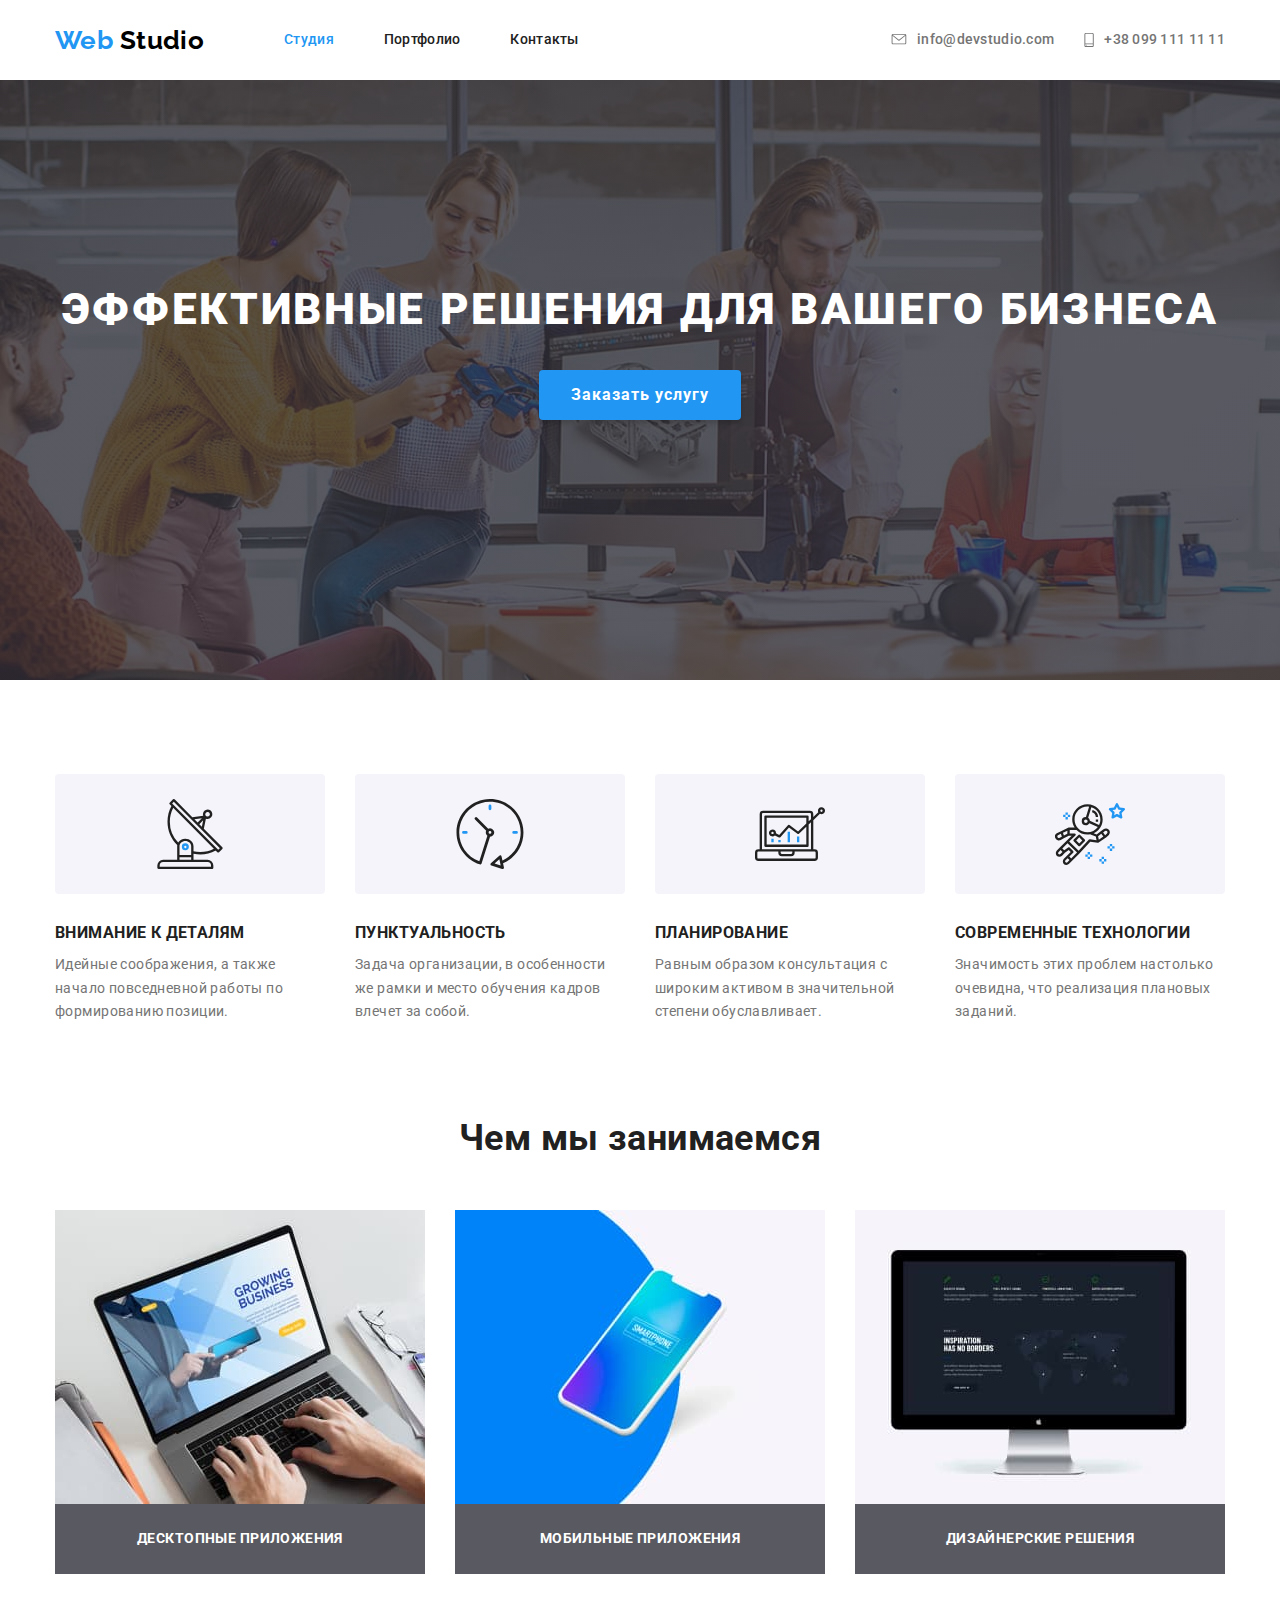
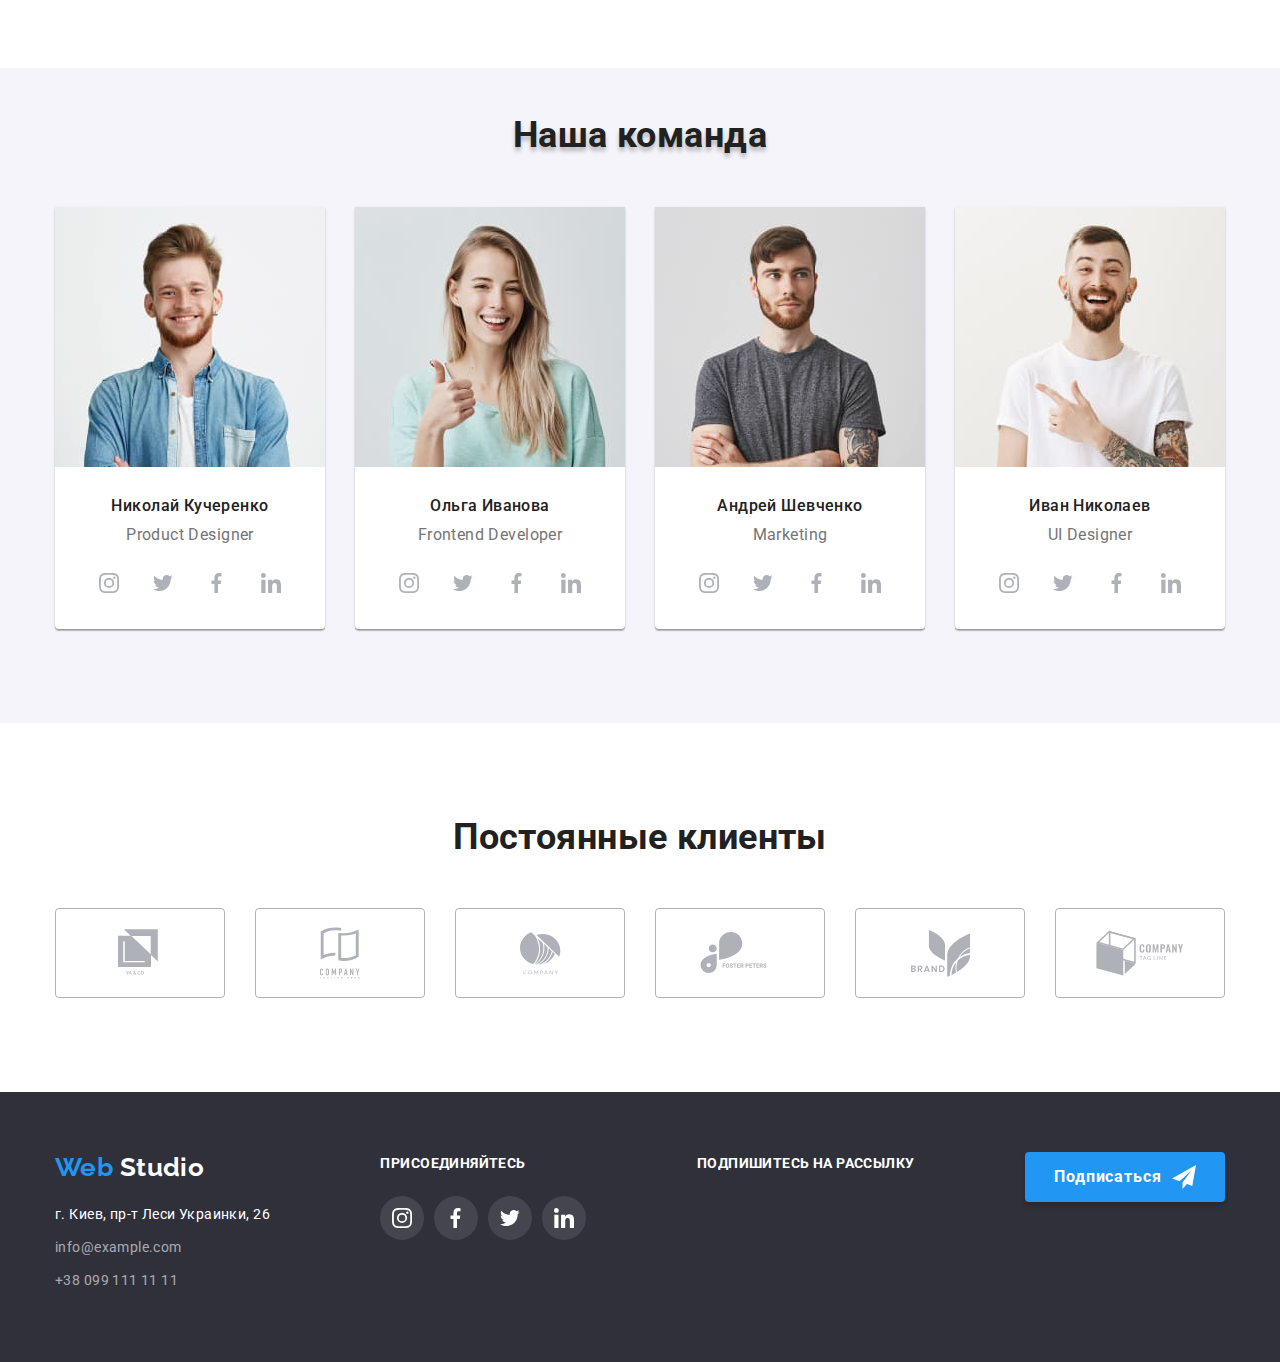
==== index.html @ 2759caa9 "добавляет svg, оптимизирует" ====
<!DOCTYPE html>
<html lang="ru">
  <head>
    <meta charset="UTF-8" />
    <meta name="viewport" content="width=device-width, initial-scale=1.0" />
    <title>Веб Студия</title>
    <link
      href="https://fonts.googleapis.com/css2?family=Raleway&family=Roboto:wght@400;500;700;900&display=swap"
      rel="stylesheet"
    />
    <link
      rel="stylesheet"
      href="https://cdnjs.cloudflare.com/ajax/libs/modern-normalize/0.6.0/modern-normalize.min.css"
    />
    <link rel="stylesheet" href="./css/styles.css" />
  </head>
  <body>
    <!--Шапка-->

    <header class="header-page">
      <div class="container main-nav">
        <nav>
          <a class="logo link" lang="en" href="./index.html">
            <span class="logo-web">Web</span> Studio
          </a>

          <ul class="site-nav list">
            <li class="item">
              <a class="link current" href="./index.html">Студия</a>
            </li>
            <li class="item">
              <a class="link" href="./portfolio.html">Портфолио</a>
            </li>
            <li class="item"><a class="link" href="">Контакты</a></li>
          </ul>
        </nav>

        <address class="address-nav">
          <ul class="address list">
            <li class="item">
              <a class="link" href="mailto:info@devstudio.com"
                ><svg class="email-svg">
                  <use href="./images/sprite2.svg#email"></use>
                </svg>
                info@devstudio.com</a
              >
            </li>
            <li class="item">
              <a class="link" href="tel:+380991111111">
                <svg class="phone-svg">
                  <use href="./images/sprite2.svg#smartphone"></use>
                </svg>
                +38 099 111 11 11</a
              >
            </li>
          </ul>
        </address>
      </div>
    </header>

    <main>
      <section class="hero">
        <div class="container">
          <!--Главное-->
          <h1 class="hero-title">
            Эффективные решения для вашего бизнеса
          </h1>
          <button class="order-button button">Заказать услугу</button>
        </div>
      </section>

      <section class="about">
        <div class="container">
          <!--О нас-->
          <h2 hidden>О нас</h2>
          <ul class="about-list list">
            <li class="items icon-antenna">
              <div class="about-svg">
                <svg class="about-items-svg">
                  <use href="./images/sprite2.svg#antenna"></use>
                </svg>
              </div>
              <h3 class="title">Внимание к деталям</h3>

              <p class="about-list-text">
                Идейные соображения, а также начало повседневной работы по
                формированию позиции.
              </p>
            </li>

            <li class="items icon-clock">
              <div class="about-svg">
                <svg class="about-items-svg">
                  <use href="./images/sprite2.svg#clock"></use>
                </svg>
              </div>
              <h3 class="title">Пунктуальность</h3>
              <p class="about-list-text">
                Задача организации, в особенности же рамки и место обучения
                кадров влечет за собой.
              </p>
            </li>
            <li class="items icon-diagram">
              <div class="about-svg">
                <svg class="about-items-svg">
                  <use href="./images/sprite2.svg#diagram"></use>
                </svg>
              </div>
              <h3 class="title">Планирование</h3>
              <p class="about-list-text">
                Равным образом консультация с широким активом в значительной
                степени обуславливает.
              </p>
            </li>
            <li class="items icon-astrounavt">
              <div class="about-svg">
                <svg class="about-items-svg">
                  <use href="./images/sprite2.svg#astronaut"></use>
                </svg>
              </div>
              <h3 class="title">Современные технологии</h3>
              <p class="about-list-text">
                Значимость этих проблем настолько очевидна, что реализация
                плановых заданий.
              </p>
            </li>
          </ul>
        </div>
      </section>

      <section class="section">
        <div class="container">
          <!--Чем занимаемся-->
          <h2 class="section-title">Чем мы занимаемся</h2>
          <ul class="section-list list">
            <li class="item">
              <img
                src="./images/desktop.jpg"
                alt="Компьютер"
                width="370"
                height="294"
              />
              <h3 class="section-name">Десктопные приложения</h3>
            </li>
            <li class="item">
              <img
                src="./images/mobile.jpg"
                alt="Смартфон"
                width="370"
                height="294"
              />
              <h3 class="section-name">Мобильные приложения</h3>
            </li>
            <li class="item">
              <img
                src="./images/design.jpg"
                alt="Картинка"
                width="370"
                height="294"
              />
              <h3 class="section-name">Дизайнерские решения</h3>
            </li>
          </ul>
        </div>
      </section>
      <!-- Team -->

      <section class="team">
        <div class="container">
          <h2 class="team-title">Наша команда</h2>
          <ul class="team-list list">
            <li class="item">
              <img
                class="foto-team"
                src="./images/team1.jpg"
                alt="Николай Кучеренко"
                width="270"
                height="260"
              />
              <h3 class="team-name">Николай Кучеренко</h3>
              <p lang="en" class="team-position">Product Designer</p>

              <ul class="team-item list">
                <li>
                  <a href="" aria-label="инстаграмм"
                    ><svg class="team-svg">
                      <use href="./images/sprite2.svg#instagram"></use>
                    </svg>
                  </a>
                </li>
                <li>
                  <a href="" aria-label="твиттер"
                    ><svg class="team-svg">
                      <use href="./images/sprite2.svg#twitter"></use>
                    </svg>
                  </a>
                </li>
                <li>
                  <a href="" aria-label="фейсбук"
                    ><svg class="team-svg">
                      <use href="./images/sprite2.svg#facebook"></use>
                    </svg>
                  </a>
                </li>
                <li>
                  <a href="" aria-label="линкедин"
                    ><svg class="team-svg">
                      <use href="./images/sprite2.svg#linkedin"></use>
                    </svg>
                  </a>
                </li>
              </ul>
            </li>
            <li class="item">
              <img
                class="foto-team"
                src="./images/team2.jpg"
                alt="Ольга Иванова"
                width="270"
                height="260"
              />
              <h3 class="team-name">Ольга Иванова</h3>
              <p lang="en" class="team-position">Frontend Developer</p>
              <ul class="team-item list">
                <li>
                  <a href="" aria-label="инстаграмм"
                    ><svg class="team-svg">
                      <use href="./images/sprite2.svg#instagram"></use>
                    </svg>
                  </a>
                </li>
                <li>
                  <a href="" aria-label="твиттер"
                    ><svg class="team-svg">
                      <use href="./images/sprite2.svg#twitter"></use>
                    </svg>
                  </a>
                </li>
                <li>
                  <a href="" aria-label="фейсбук"
                    ><svg class="team-svg">
                      <use href="./images/sprite2.svg#facebook"></use>
                    </svg>
                  </a>
                </li>
                <li>
                  <a href="" aria-label="линкедин"
                    ><svg class="team-svg">
                      <use href="./images/sprite2.svg#linkedin"></use>
                    </svg>
                  </a>
                </li>
              </ul>
            </li>
            <li class="item">
              <img
                class="foto-team"
                src="./images/team3.jpg"
                alt="Андрей Шевченко"
                width="270"
                height="260"
              />
              <h3 class="team-name">Андрей Шевченко</h3>
              <p lang="en" class="team-position">Marketing</p>
              <ul class="team-item list">
                <li>
                  <a href="" aria-label="инстаграмм"
                    ><svg class="team-svg">
                      <use href="./images/sprite2.svg#instagram"></use>
                    </svg>
                  </a>
                </li>
                <li>
                  <a href="" aria-label="твиттер"
                    ><svg class="team-svg">
                      <use href="./images/sprite2.svg#twitter"></use>
                    </svg>
                  </a>
                </li>
                <li>
                  <a href="" aria-label="фейсбук"
                    ><svg class="team-svg">
                      <use href="./images/sprite2.svg#facebook"></use>
                    </svg>
                  </a>
                </li>
                <li>
                  <a href="" aria-label="линкедин"
                    ><svg class="team-svg">
                      <use href="./images/sprite2.svg#linkedin"></use>
                    </svg>
                  </a>
                </li>
              </ul>
            </li>
            <li class="item">
              <img
                class="foto-team"
                src="./images/team4.jpg"
                alt="Иван Николаев"
                width="270"
                height="260"
              />
              <h3 class="team-name">Иван Николаев</h3>
              <p lang="en" class="team-position">UI Designer</p>
              <ul class="team-item list">
                <li>
                  <a href="" aria-label="инстаграмм"
                    ><svg class="team-svg">
                      <use href="./images/sprite2.svg#instagram"></use>
                    </svg>
                  </a>
                </li>
                <li>
                  <a href="" aria-label="твиттер"
                    ><svg class="team-svg">
                      <use href="./images/sprite2.svg#twitter"></use>
                    </svg>
                  </a>
                </li>
                <li>
                  <a href="" aria-label="фейсбук"
                    ><svg class="team-svg">
                      <use href="./images/sprite2.svg#facebook"></use>
                    </svg>
                  </a>
                </li>
                <li>
                  <a href="" aria-label="линкедин"
                    ><svg class="team-svg">
                      <use href="./images/sprite2.svg#linkedin"></use>
                    </svg>
                  </a>
                </li>
              </ul>
            </li>
          </ul>
        </div>
      </section>

      <section class="clients">
        <div class="container">
          <!--Постоянные клиенты-->
          <h2 class="clients-title">Постоянные клиенты</h2>
          <ul class="clients-list list">
            <li>
              <a href="" aria-label="логотип компании 1"
                ><svg class="clients-svg" width="44" height="49">
                  <use href="./images/sprite2.svg#logo1"></use>
                </svg>
              </a>
            </li>
            <li>
              <a href="" aria-label="логотип компании 2"
                ><svg class="clients-svg" width="40" height="52">
                  <use href="./images/sprite2.svg#logo2"></use>
                </svg>
              </a>
            </li>
            <li>
              <a href="" aria-label="логотип компании 3"
                ><svg class="clients-svg" width="41" height="43">
                  <use href="./images/sprite2.svg#logo3"></use>
                </svg>
              </a>
            </li>
            <li>
              <a href="" aria-label="логотип компании 4"
                ><svg class="clients-svg" width="80" height="42">
                  <use href="./images/sprite2.svg#logo4"></use>
                </svg>
              </a>
            </li>
            <li>
              <a href="" aria-label="логотип компании 5"
                ><svg class="clients-svg" width="59" height="47">
                  <use href="./images/sprite2.svg#logo5"></use>
                </svg>
              </a>
            </li>
            <li>
              <a href="" aria-label=" логотип компании 6"
                ><svg class="clients-svg" width="88" height="45">
                  <use href="./images/sprite2.svg#logo6"></use>
                </svg>
              </a>
            </li>
          </ul>
        </div>
      </section>
    </main>
    <!--футер-->

    <!--футер-->
    <footer>
      <div class="container footer">
        <div class="logo-address">
          <a class="logo-down link" href="./index.html" lang="en">
            <span class="logo-web-down">Web</span> Studio
          </a>

          <address class="address-footer">
            <ul class="address-footer-list list">
              <li class="address-town">
                г. Киев, пр-т Леси Украинки, 26
              </li>
              <li class="address-mail-phone">
                <a class="link" href="mailto:info@example.com"
                  >info@example.com</a
                >
              </li>
              <li class="address-mail-phone">
                <a class="link" href="tel:+380991111111">+38 099 111 11 11</a>
              </li>
            </ul>
          </address>
        </div>

        <div class="social">
          <b>присоединяйтесь</b>
          <ul class="footer-items list">
            <li>
              <a href="" aria-label="инстаграмм"
                ><svg class="team-svg">
                  <use href="./images/sprite2.svg#instagram1"></use>
                </svg>
              </a>
            </li>
            <li>
              <a href="" aria-label="твиттер"
                ><svg class="team-svg">
                  <use href="./images/sprite2.svg#twitter1"></use>
                </svg>
              </a>
            </li>
            <li>
              <a href="" aria-label="фейсбук"
                ><svg class="team-svg">
                  <use href="./images/sprite2.svg#facebook1"></use>
                </svg>
              </a>
            </li>
            <li>
              <a href="" aria-label="линкедин"
                ><svg class="team-svg">
                  <use href="./images/sprite2.svg#linkedin1"></use>
                </svg>
              </a>
            </li>
          </ul>
        </div>
        <div class="subscribe">
          <b>Подпишитесь на рассылку</b>
        </div>

        <button class="down-button button">
          Подписаться

          <svg class="icon-sign">
            <use href="./images/sprite2.svg#send"></use>
          </svg>
        </button>
      </div>
    </footer>
  </body>
</html>
---- css/styles.css ----
:root {
  --primary-text-color: #757575;
  --title-text-color: #212121;
  --accent-color: #2196f3;
  --secondary-text-color: #ffffff;
  --main-font: 'Roboto', sans-serif;
  --second-font: Raleway, sans-serif;
}
html {
  box-sizing: border-box;
}
*,
*::before,
* ::after {
  box-sizing: inherit;
}
body {
  background-color: #ffffff; /* background: #E5E5E5; */
  color: var(--primary-text-color);
  font-family: var(--main-font);
  letter-spacing: 0.03em;
  font-size: 14px;
  line-height: 1.71;
}
section {
  padding-top: 47px;
  padding-bottom: 94px;
}
.container {
  width: 1200px;
  padding-left: 15px;
  padding-right: 15px;
  margin: auto;
}

/* .list */
.list {
  list-style: none;
  padding: 0px;
  margin: 0px;
}
/*   .link  */
.link {
  text-decoration: none;
  display: block;
}
img {
  display: block;
}
/*color: #FFFFFF;
color: #212121;Чем мы занимаемся
color: #757575;  Внимание к деталям-down
color: #FFFFFF;Десктопные приложения
color: #2196F3; Web Studio
*/
/* header */
header {
  background: #ffffff;
}

/* logo */

.logo {
  color: #000000;
  font-family: var(--second-font);
  font-style: normal;
  font-weight: bold;
  font-size: 26px;
  line-height: 1.19;
  margin-right: 80px;
}
.logo-web {
  color: var(--accent-color);
}
.logo-down {
  font-family: var(--second-font);
  font-style: normal;
  font-weight: bold;
  font-size: 26px;
  line-height: 1.19;
  color: var(--secondary-text-color);
  margin-bottom: 20px;
}
.logo-web-down {
  color: var(--accent-color);
}

/* site-nav */

.main-nav,
.main-nav nav {
  display: flex;
  align-items: center;
  justify-content: space-between;
}

.site-nav {
  display: flex;
}
/* .site-nav li:last-child {
  margin-right: 0px;
}*/
/* применяется ко всем кроме первого соседа */
.site-nav .item + .item {
  margin-left: 50px;
}

.site-nav .link {
  display: block;
  padding-top: 32px;
  padding-bottom: 32px;

  color: var(--title-text-color);

  letter-spacing: 0.02em;
  font-weight: 500;
  font-size: 14px;
  line-height: 1.14;
  cursor: pointer;
}
.site-nav .link:hover,
.site-nav .link:focus {
  color: var(--accent-color);
}
.site-nav .current {
  color: var(--accent-color);
}

/* address  */
.address {
  display: flex;
  margin-left: auto;
}
.address .item + .item {
  margin-left: 30px;
}
.address .link {
  display: flex;
}
.email-svg {
  width: 16px;
  height: 11px;
  display: flex;
  fill: #757575;
  margin-right: 10px;
  align-items: center;
  padding: 0px;
}
.email-svg:hover,
.email-svg:focus {
  fill: var(--accent-color);
}

.phone-svg {
  width: 10px;
  height: 14px;
  display: block;
  fill: #757575;
  margin-right: 10px;
  align-items: center;
}
.phone-svg:hover,
.phone-svg:focus {
  fill: var(--accent-color);
}

.address-nav a {
  color: #757575;
  letter-spacing: 0.02em;
  font-weight: 500;
  font-size: 14px;
  line-height: 1.14;
  font-style: normal;
  align-items: center;
}
.address-nav a:focus,
.address-nav a:hover {
  color: var(--accent-color);
}

/* hero  */
.hero {
  text-align: center;
  padding-top: 200px;
  padding-bottom: 200px;
  background-color: rgba(47, 48, 58, 0.8);
  background-image: linear-gradient(
      to right,
      rgba(47, 48, 58, 0.8),
      rgba(47, 48, 58, 0.8)
    ),
    url('../images/header.jpg');
  max-width: 1600px;
  height: 600px;
  margin-left: auto;
  margin-right: auto;
  background-repeat: no-repeat;
  background-size: cover;
  background-position: center;
}
.hero-title {
  color: var(--secondary-text-color);
  font-weight: 900;
  font-size: 44px;
  line-height: 1.36;
  letter-spacing: 0.06em;
  text-transform: uppercase;
  margin-bottom: 30px;
  margin-top: 0px;
}
/* Чем мы занимаемся- Постоянные клиенты */

.section-list {
  display: flex;
}
.section-list .item:not(:last-child) {
  margin-right: 30px;
}

.clients {
  padding-top: 94px;
}

.clients-list li a {
  width: 170px;
  height: 90px;
  border: 1px solid #afb1b8;
  box-sizing: border-box;
  border-radius: 4px;
  display: flex;
  justify-content: center;
  cursor: pointer;
  align-items: center;
}

.clients-list li a:hover,
.clients-list li a:focus {
  border: 1px solid var(--accent-color);
}
.clients-svg {
  fill: #afb1b8;
}

.clients-svg :hover {
  fill: var(--accent-color);
}

.clients-list {
  display: flex;
  justify-content: space-between;
}

.clients-list li:not(:last-child) {
  margin-right: 30px;
}

.section-title,
.clients-title {
  color: var(--title-text-color);
  font-weight: bold;
  font-size: 36px;
  line-height: 1.16;
  text-align: center;
  margin-bottom: 50px;
  margin-top: 0px;
}

/* Чем мы занимaемся-список */
.section .section-name {
  color: var(--secondary-text-color);
  font-weight: bold;
  font-size: 14px;
  line-height: 1.14;
  text-transform: uppercase;
  background: rgba(47, 48, 58, 0.8);
  margin: 0px;
  display: flex;
  width: 370px;
  height: 70px;
  align-items: center;
  justify-content: center;
}

/* buttons */
.button {
  color: white;
  background-color: var(--accent-color);
  font-family: inherit;
  font-weight: bold;
  font-size: 16px;
  line-height: 1.87;

  align-items: center;
  text-align: center;
  letter-spacing: 0.06em;
  border-radius: 4px;
  box-shadow: 0px 4px 4px rgba(0, 0, 0, 0.15);
  border: 0px;
}
.down-button {
  display: flex;
  height: 50px;
  width: 200px;
  justify-content: center;
}

.portfolio-button button {
  padding: 6px 22px;
  background-color: #f5f4fa;
  border-radius: 4px;
  border-style: none;
  font-family: inherit;
  font-weight: 500;
  font-size: 16px;
  line-height: 1.62;
  text-align: center;
  letter-spacing: 0.03em;
  color: var(--title-text-color);
}
.projects-button .portfolio-button:not(:last-child) {
  margin-right: 8px;
}

.projects-button {
  display: flex;
  justify-content: center;
}

.projects-button {
  margin-bottom: 50px;
}
.order-button {
  padding: 10px 32px;
  min-width: 200px;
}
/*    about*/
.about {
  padding-top: 94px;
  padding-bottom: 47px;
}

.about .title {
  color: var(--title-text-color);
  font-weight: bold;
  line-height: 1.14;
  text-transform: uppercase;
  margin: 0px 0px 10px 0px;
}
.about-list {
  display: flex;
}

.about-svg {
  background-color: #f5f4fa;
  border-radius: 4px;
  display: flex;
  width: 270px;
  height: 120px;
  align-items: center;
  justify-content: center;
  margin-bottom: 30px;
}
.about-items-svg {
  width: 70px;
  height: 70px;
}

/*.about-list .items::before {
  content: '';
  display: block;
  height: 120px;
  background-size: 70px;
  background-repeat: no-repeat;
  background-color: red;
  border-radius: 4px;
  margin-bottom: 30px;
  background-position: center;
}

.icon-antenna::before {
  background-image: url(../images/antenna.svg);
}
.icon-clock::before {
  background-image: url(../images/clock.svg);
}
.icon-diagram::before {
  background-image: url(../images/diagram.svg);
}
.icon-astrounavt::before {
  background-image: url(../images/astronaut.svg);
} */

.about-list .items:not(:last-child) {
  margin-right: 30px;
}
.about-list-text {
  margin: 0px;
  width: 270px;
}

/* team */
.team {
  background-color: #f5f4fa;
  padding-bottom: 94px;
}

.team .team-title {
  color: var(--title-text-color);
  font-weight: bold;
  font-size: 36px;
  line-height: 1.16;
  text-align: center;
  text-shadow: 0px 4px 4px rgba(0, 0, 0, 0.25);
  margin-bottom: 50px;
  margin-top: 0px;
}
.team-list {
  display: flex;
}
.team-list .item:not(:last-child) {
  margin-right: 30px;
}
.team-list .item {
  background-color: white;
  padding-bottom: 24px;
  box-shadow: 0px 2px 1px rgba(0, 0, 0, 0.2), 0px 1px 1px rgba(0, 0, 0, 0.14),
    0px 1px 3px rgba(0, 0, 0, 0.12);
  border-radius: 0px 0px 4px 4px;
}
.team-item {
  display: flex;
  /*padding: 16px 32px 24px 32px;*/
  justify-content: center;
}

.team-svg {
  width: 20px;
  height: 20px;
  display: block;
  fill: #afb1b8;
}
.team-svg:hover {
  fill: #ffffff;
}
.team-item li {
  display: flex;
  justify-content: center;
  align-items: center;
  width: 44px;
  height: 44px;
  border-radius: 50%;
  cursor: pointer;
}
.team-item li:hover,
.team-item li:focus {
  background-color: var(--accent-color);
}

.team-item li:not(:last-child) {
  margin-right: 10px;
}

.team .team-name {
  color: var(--title-text-color);
  font-weight: 500;
  font-size: 16px;
  line-height: 1.18;
  margin-bottom: 10px;
  margin-top: 0px;
  text-align: center;
}

.team-position {
  font-size: 16px;
  line-height: 1.18;
  margin-top: 0px;
  text-align: center;
  margin-bottom: 16px;
}
.foto-team {
  margin-bottom: 30px;
}

/* footer + address */

.footer {
  display: flex;
  justify-content: space-between;

  padding-top: 60px;
  padding-bottom: 60px;
}

.address-town {
  color: var(--secondary-text-color);
  text-decoration: none;
  font-style: normal;
  margin-bottom: 9px;
}
.address-mail-phone a {
  text-decoration: none;
  font-style: normal;
  color: rgba(255, 255, 255, 0.6);
}
.address-mail-phone {
  margin-bottom: 9px;
}
b {
  font-weight: bold;
  color: var(--secondary-text-color);
  text-transform: uppercase;
}
/*  portfolio */
/* projects name  */

.projects {
  padding-top: 93px;
  padding-bottom: 94px;
}
.project-work {
  display: flex;
  flex-wrap: wrap;
}
.project-work li:hover {
  box-shadow: 1px 4px 6px rgba(0, 0, 0, 0.16), 0px 4px 4px rgba(0, 0, 0, 0.06),
    0px 1px 1px rgba(0, 0, 0, 0.12);
}
.project-work li {
  background: #ffffff;
  border: 1px solid #eeeeee;
}

.project-work .item {
  width: calc((100% - 60px) / 3);
  /* width:370px*/

  margin-right: 30px;
  margin-bottom: 30px;
}
.project-work .item:nth-last-child(-n + 3) {
  margin-bottom: 0px;
}
.project-work .item:nth-child(3n) {
  margin-right: 0px;
}
.image-project {
  margin-bottom: 20px;
}
.projects-name {
  font-weight: bold;
  font-size: 18px;
  line-height: 2;
  letter-spacing: 0.06em;
  color: var(--title-text-color);
  margin-top: 0px;
  margin-bottom: 4px;
  margin-left: 24px;
}
.projects-service {
  font-size: 16px;
  line-height: 1.87;
  color: var(--primary-text-color);
  margin-top: 0px;
  margin-bottom: 20px;
  margin-left: 24px;
}
.projects-description {
  font-size: 18px;
  line-height: 1.55;
  color: var(--secondary-text-color);
  margin: 0px;
  padding: 63px 24px;
}
.projects-description:hover,
.projects-description:focus {
  background-color: var(--accent-color);
}
.projects-button {
  font-family: inherit;
  font-weight: 500;
  font-size: 16px;
  line-height: 1.62;
  text-align: center;
  letter-spacing: 0.03em;
  color: var(--title-text-color);
  margin-bottom: 50px;
}
.projects-button :hover,
.projects-button :focus {
  background-color: var(--accent-color);
  color: var(--secondary-text-color);
  border-radius: 4px;
}
footer {
  background: #2f303a;
}
.footer-items {
  display: flex;
  margin-top: 20px;
}
.footer-items li {
  display: flex;
  justify-content: center;
  align-items: center;
  width: 44px;
  height: 44px;
  border-radius: 50%;
  background-color: rgba(255, 255, 255, 0.1);
}
.footer-items li:hover,
.footer-items li:focus {
  background-color: var(--accent-color);
}
.footer-items li:not(:last-child) {
  margin-right: 10px;
}
.icon-sign {
  width: 24px;
  height: 24px;
  margin-left: 10px;
}
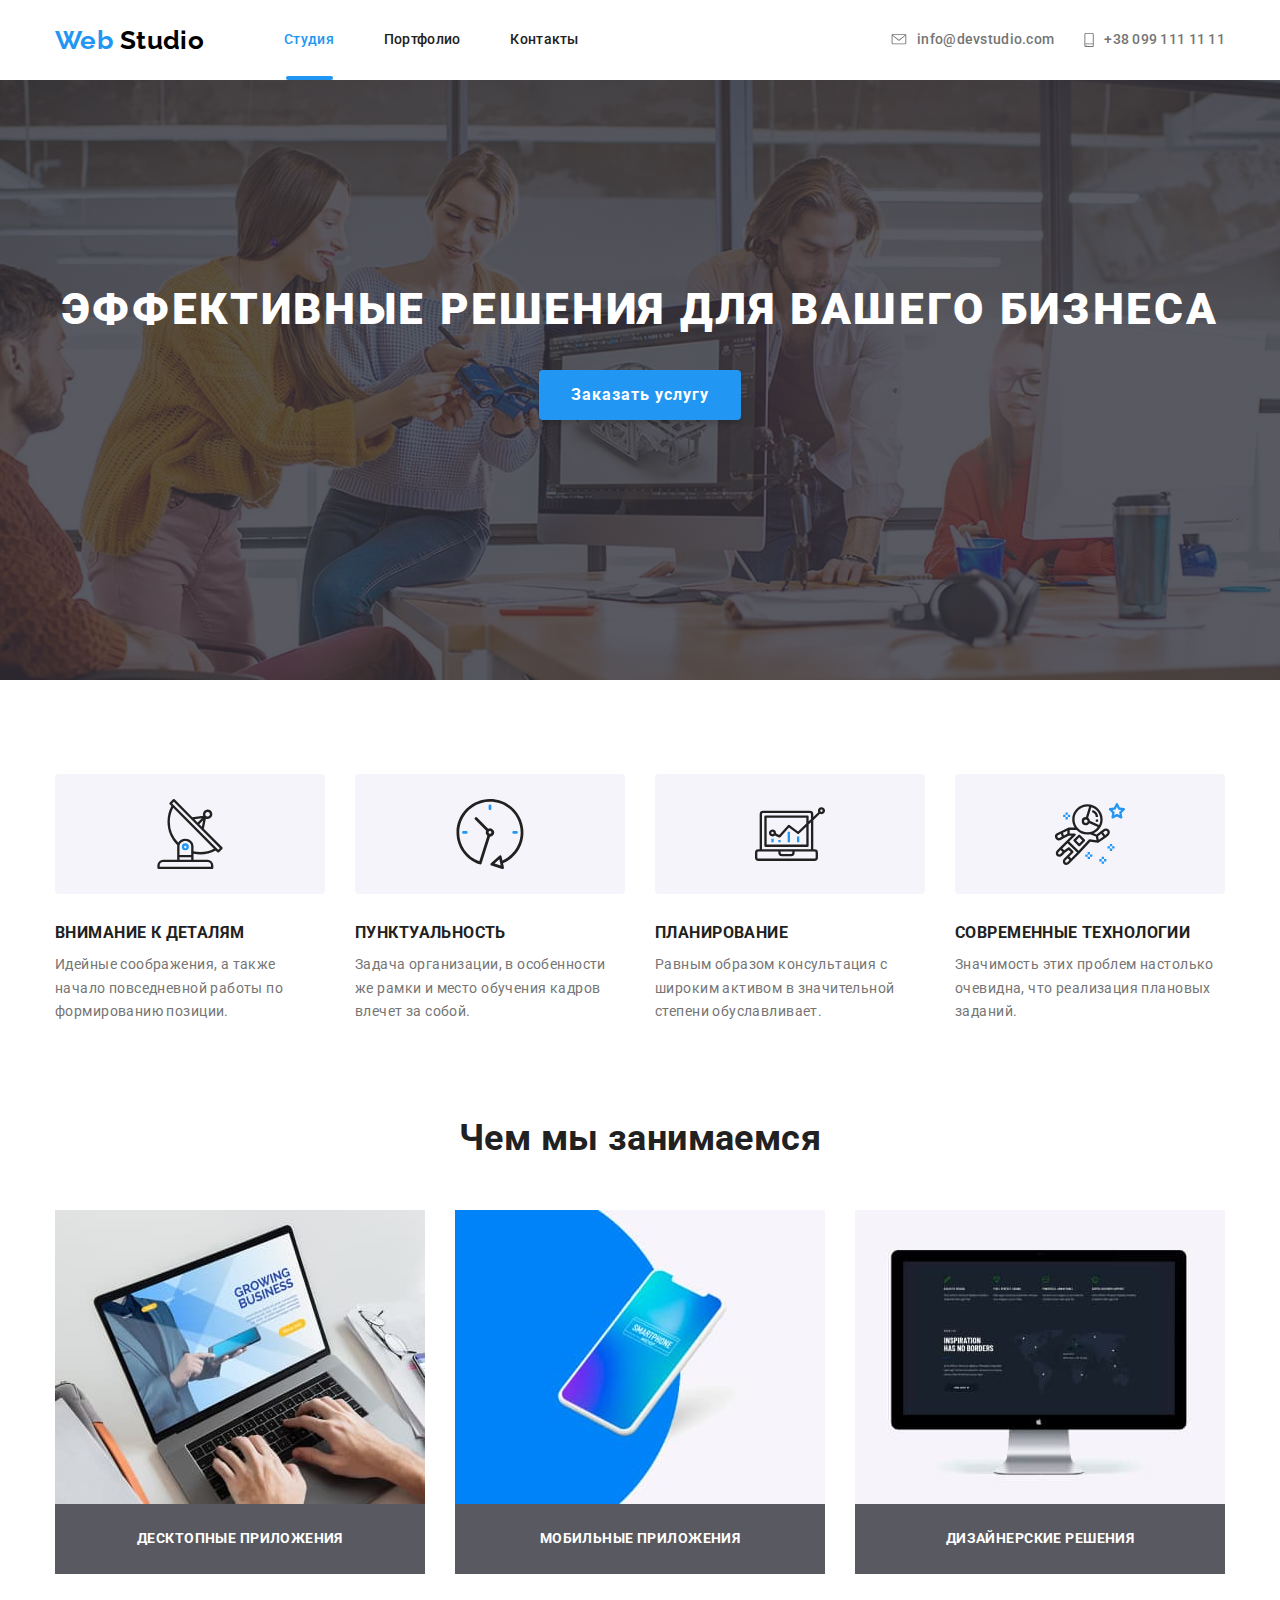
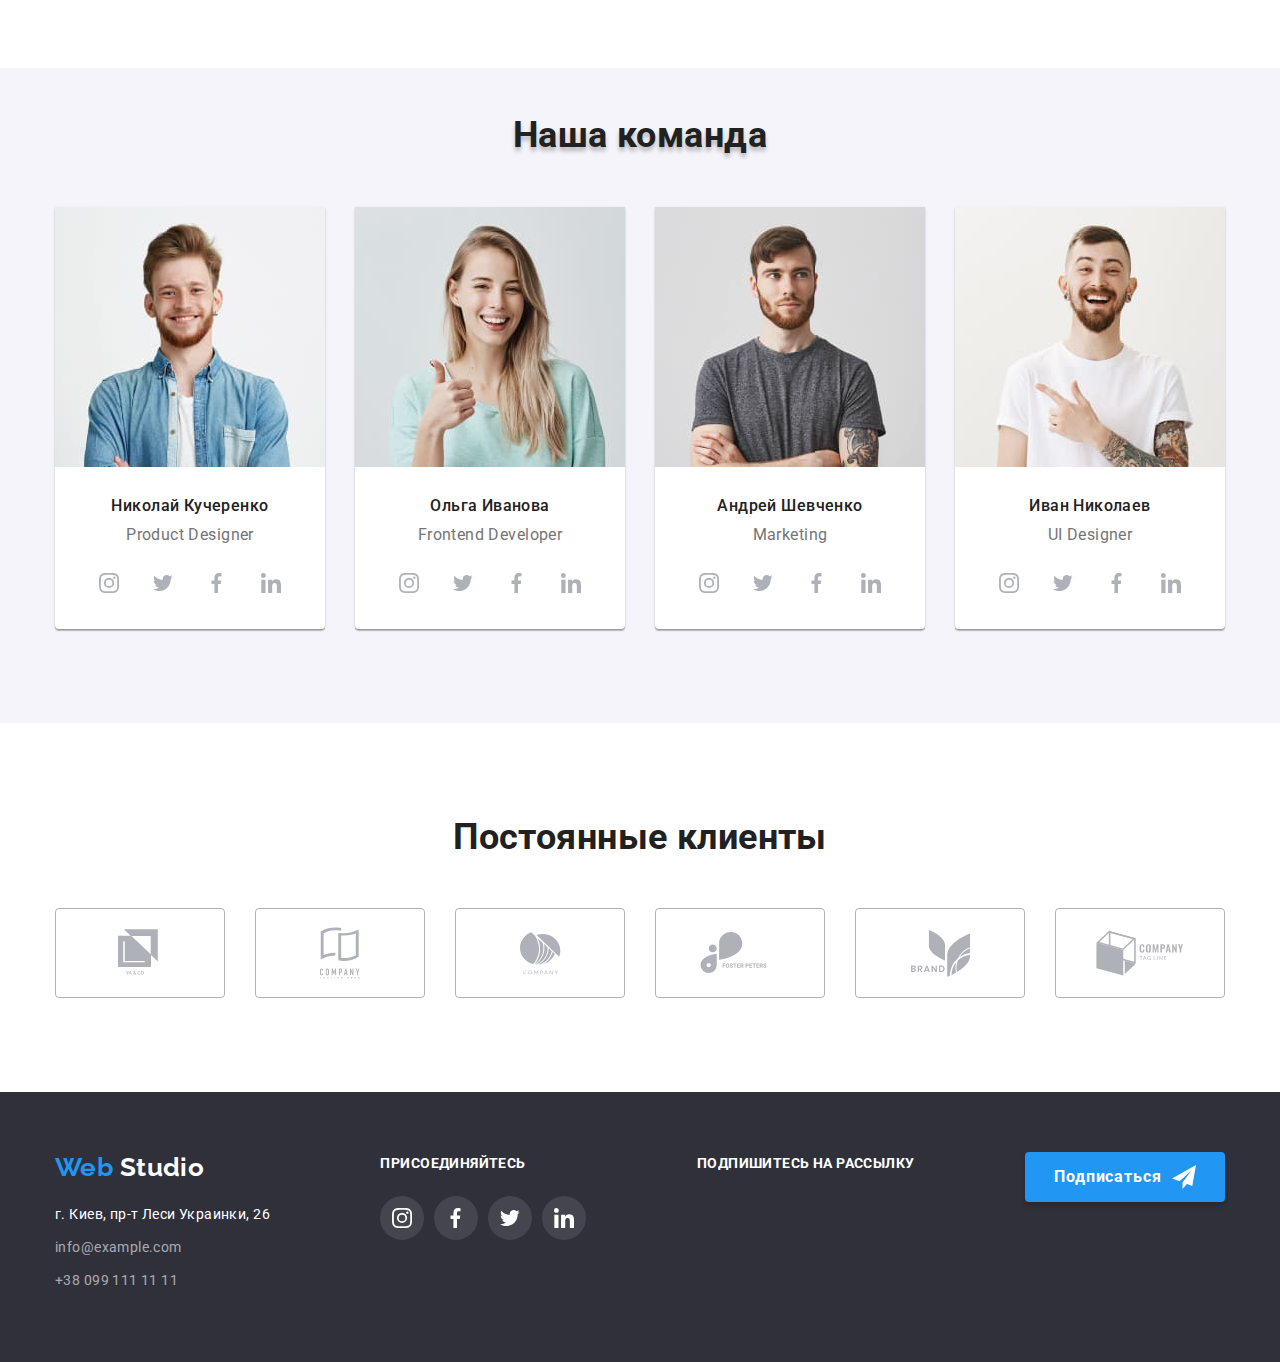
==== commit 27abde83: "добавляет border после header (portfolio)" ====
--- a/index.html
+++ b/index.html
@@ -17,7 +17,7 @@
   <body>
     <!--Шапка-->
 
-    <header class="header-page">
+    <header>
       <div class="container main-nav">
         <nav>
           <a class="logo link" lang="en" href="./index.html">
--- a/css/styles.css
+++ b/css/styles.css
@@ -57,7 +57,13 @@
 header {
   background: #ffffff;
 }
-
+.header-page::after {
+  display: block;
+  content: ' ';
+  border: 1px solid #ececec;
+  padding: 0px;
+  bottom: 0px;
+}
 /* logo */
 
 .logo {
@@ -108,7 +114,6 @@
 .site-nav .link {
   display: block;
   padding-top: 32px;
-  padding-bottom: 32px;
 
   color: var(--title-text-color);
 
@@ -124,6 +129,21 @@
 }
 .site-nav .current {
   color: var(--accent-color);
+}
+
+.item .current::after {
+  display: flex;
+  width: 47px;
+  height: 4px;
+  content: ' ';
+  background-color: var(--accent-color);
+  margin-top: 28px;
+  margin-right: auto;
+  margin-left: auto;
+  border-radius: 2px;
+}
+.item .current-portfolio::after {
+  width: 77px;
 }
 
 /* address  */
@@ -316,6 +336,8 @@
   text-align: center;
   letter-spacing: 0.03em;
   color: var(--title-text-color);
+  box-shadow: 0px 2px 2px rgba(0, 0, 0, 0.12), 0px 1px 2px rgba(0, 0, 0, 0.08),
+    0px 3px 1px rgba(0, 0, 0, 0.1);
 }
 .projects-button .portfolio-button:not(:last-child) {
   margin-right: 8px;
